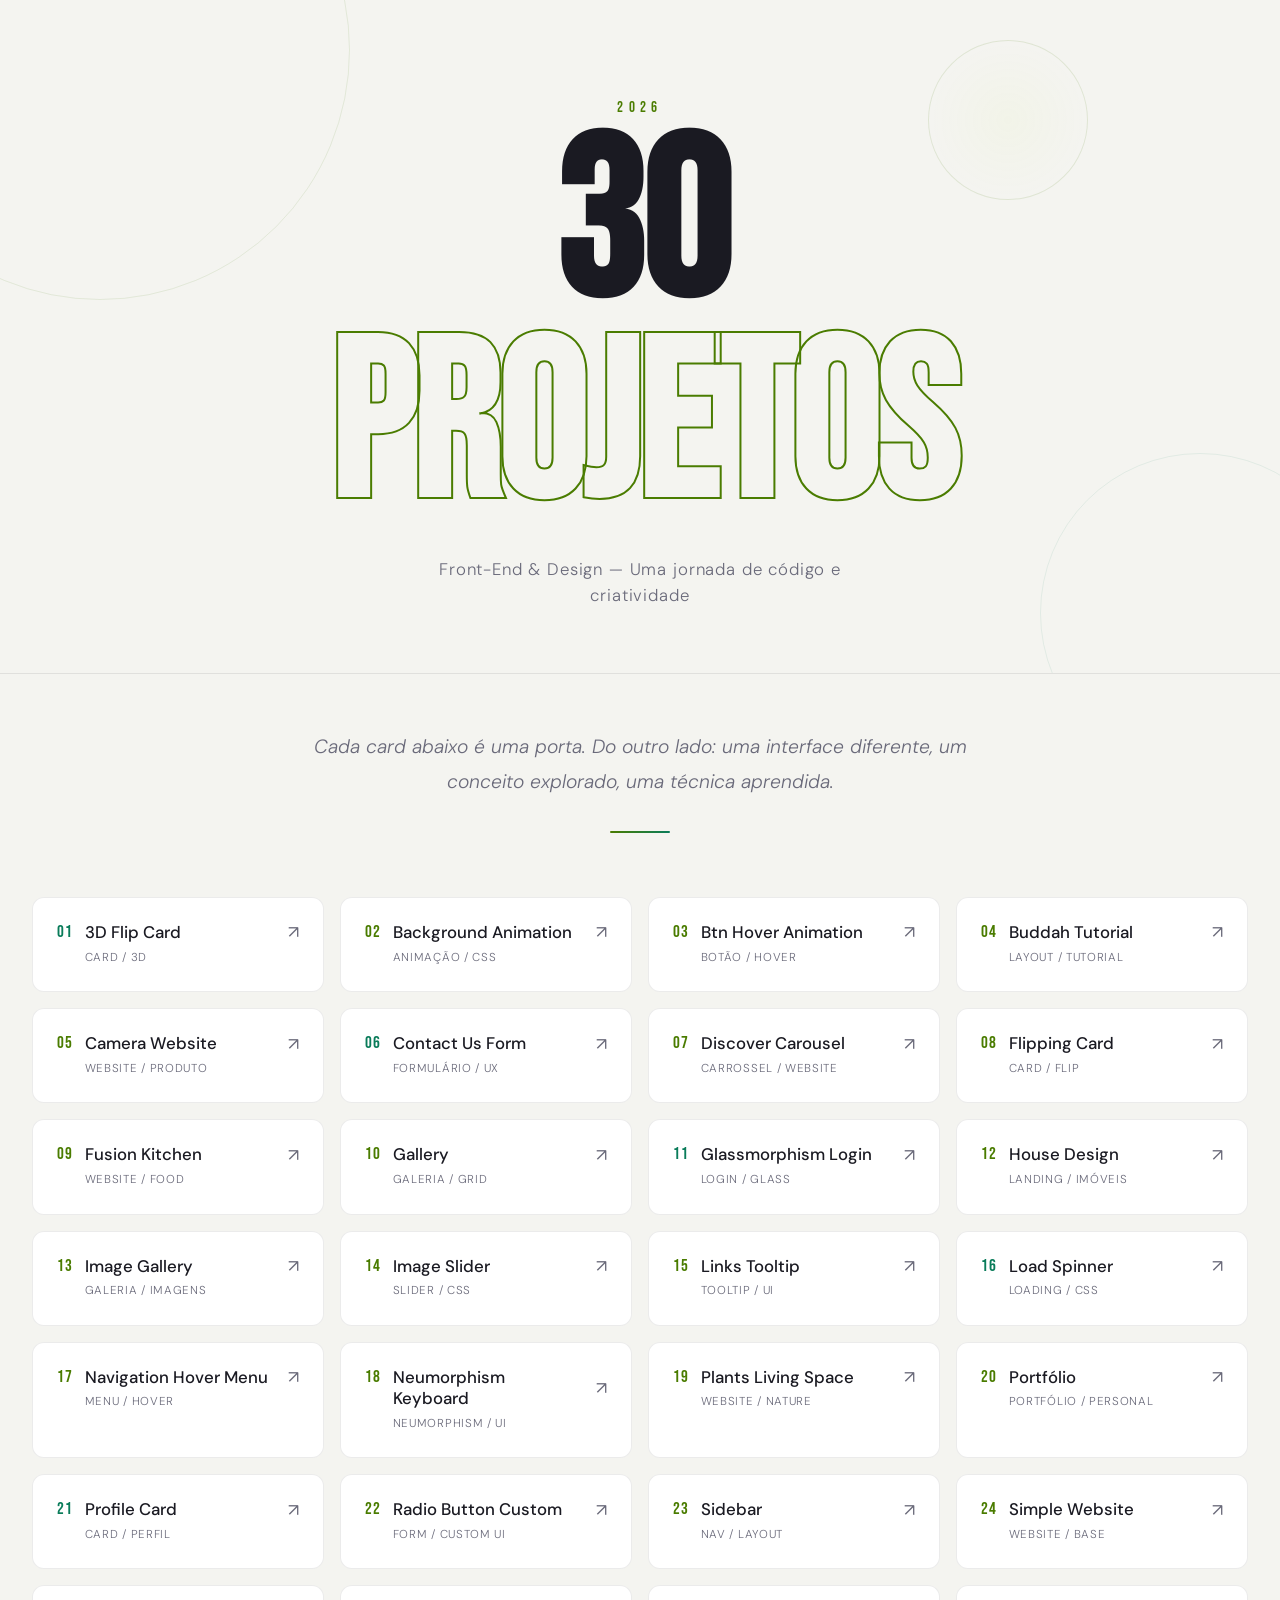
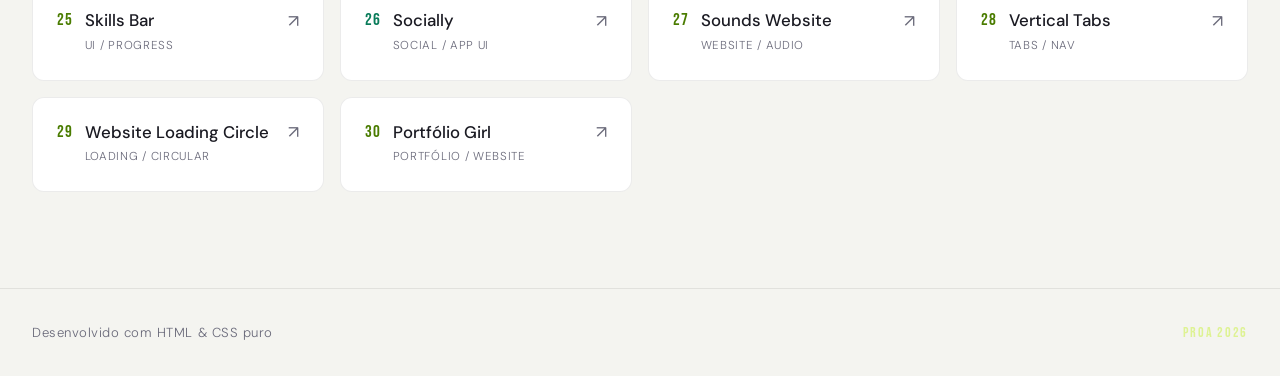
==== index.html @ 60b22f8f "feat: feitos os 30 projetos" ====
<!doctype html>
<html lang="pt-BR">
  <head>
    <meta charset="UTF-8" />
    <meta name="viewport" content="width=device-width, initial-scale=1.0" />
    <meta
      name="description"
      content="Portfólio de 30 projetos front-end desenvolvidos em 2026. Explore animações, interfaces e experimentos de design."
    />
    <title>30 Projetos — Portfólio Front-End 2026</title>
    <link rel="preconnect" href="https://fonts.googleapis.com" />
    <link rel="preconnect" href="https://fonts.gstatic.com" crossorigin />
    <link
      href="https://fonts.googleapis.com/css2?family=Bebas+Neue&family=DM+Sans:ital,opsz,wght@0,9..40,300;0,9..40,400;0,9..40,500;1,9..40,300&display=swap"
      rel="stylesheet"
    />
    <link rel="stylesheet" href="style.css" />
  </head>
  <body>
    <!-- HEADER -->
    <header class="site-header" role="banner">
      <div class="header-inner">
        <p class="header-label" aria-label="Ano de referência">2026</p>
        <h1 class="header-title">
          <span class="title-line">30</span>
          <span class="title-line accent">Projetos</span>
        </h1>
        <p class="header-sub">
          Front-End &amp; Design — Uma jornada de código e criatividade
        </p>
      </div>
      <div class="header-deco" aria-hidden="true">
        <span class="deco-circle deco-1"></span>
        <span class="deco-circle deco-2"></span>
        <span class="deco-circle deco-3"></span>
      </div>
    </header>

    <!-- INTRO -->
    <section class="intro" aria-label="Introdução">
      <p class="intro-text">
        Cada card abaixo é uma porta. Do outro lado: uma interface diferente, um
        conceito explorado, uma técnica aprendida.
      </p>
      <div class="intro-line" aria-hidden="true"></div>
    </section>

    <!-- GRID DE PROJETOS -->
    <main id="main-content" class="projects-section">
      <h2 class="sr-only">Lista de projetos</h2>
      <ol class="projects-grid" aria-label="Projetos">
        <li class="project-card">
          <a
            href="3d-flip-card/index.html"
            class="card-link"
            aria-label="Projeto 1 — 3D Flip Card"
          >
            <span class="card-number" aria-hidden="true">01</span>
            <span class="card-name">3D Flip Card</span>
            <span class="card-tag">Card / 3D</span>
            <span class="card-arrow" aria-hidden="true">↗</span>
          </a>
        </li>

        <li class="project-card">
          <a
            href="background-animation/index.html"
            class="card-link"
            aria-label="Projeto 2 — Background Animation"
          >
            <span class="card-number" aria-hidden="true">02</span>
            <span class="card-name">Background Animation</span>
            <span class="card-tag">Animação / CSS</span>
            <span class="card-arrow" aria-hidden="true">↗</span>
          </a>
        </li>

        <li class="project-card">
          <a
            href="btn-hover-animation/index.html"
            class="card-link"
            aria-label="Projeto 3 — Button Hover Animation"
          >
            <span class="card-number" aria-hidden="true">03</span>
            <span class="card-name">Btn Hover Animation</span>
            <span class="card-tag">Botão / Hover</span>
            <span class="card-arrow" aria-hidden="true">↗</span>
          </a>
        </li>

        <li class="project-card">
          <a
            href="buddah-tutorial/index.html"
            class="card-link"
            aria-label="Projeto 4 — Buddah Tutorial"
          >
            <span class="card-number" aria-hidden="true">04</span>
            <span class="card-name">Buddah Tutorial</span>
            <span class="card-tag">Layout / Tutorial</span>
            <span class="card-arrow" aria-hidden="true">↗</span>
          </a>
        </li>

        <li class="project-card">
          <a
            href="camera-website/index.html"
            class="card-link"
            aria-label="Projeto 5 — Camera Website"
          >
            <span class="card-number" aria-hidden="true">05</span>
            <span class="card-name">Camera Website</span>
            <span class="card-tag">Website / Produto</span>
            <span class="card-arrow" aria-hidden="true">↗</span>
          </a>
        </li>

        <li class="project-card">
          <a
            href="contact-us-form/index.html"
            class="card-link"
            aria-label="Projeto 6 — Contact Us Form"
          >
            <span class="card-number" aria-hidden="true">06</span>
            <span class="card-name">Contact Us Form</span>
            <span class="card-tag">Formulário / UX</span>
            <span class="card-arrow" aria-hidden="true">↗</span>
          </a>
        </li>

        <li class="project-card">
          <a
            href="discover-website-carousel/index.html"
            class="card-link"
            aria-label="Projeto 7 — Discover Website Carousel"
          >
            <span class="card-number" aria-hidden="true">07</span>
            <span class="card-name">Discover Carousel</span>
            <span class="card-tag">Carrossel / Website</span>
            <span class="card-arrow" aria-hidden="true">↗</span>
          </a>
        </li>

        <li class="project-card">
          <a
            href="flipping-card/index.html"
            class="card-link"
            aria-label="Projeto 8 — Flipping Card"
          >
            <span class="card-number" aria-hidden="true">08</span>
            <span class="card-name">Flipping Card</span>
            <span class="card-tag">Card / Flip</span>
            <span class="card-arrow" aria-hidden="true">↗</span>
          </a>
        </li>

        <li class="project-card">
          <a
            href="fusion-kitchen/index.html"
            class="card-link"
            aria-label="Projeto 9 — Fusion Kitchen"
          >
            <span class="card-number" aria-hidden="true">09</span>
            <span class="card-name">Fusion Kitchen</span>
            <span class="card-tag">Website / Food</span>
            <span class="card-arrow" aria-hidden="true">↗</span>
          </a>
        </li>

        <li class="project-card">
          <a
            href="gallery/index.html"
            class="card-link"
            aria-label="Projeto 10 — Gallery"
          >
            <span class="card-number" aria-hidden="true">10</span>
            <span class="card-name">Gallery</span>
            <span class="card-tag">Galeria / Grid</span>
            <span class="card-arrow" aria-hidden="true">↗</span>
          </a>
        </li>

        <li class="project-card">
          <a
            href="glassmorphism-login/index.html"
            class="card-link"
            aria-label="Projeto 11 — Glassmorphism Login"
          >
            <span class="card-number" aria-hidden="true">11</span>
            <span class="card-name">Glassmorphism Login</span>
            <span class="card-tag">Login / Glass</span>
            <span class="card-arrow" aria-hidden="true">↗</span>
          </a>
        </li>

        <li class="project-card">
          <a
            href="house-design-landing-page/index.html"
            class="card-link"
            aria-label="Projeto 12 — House Design Landing Page"
          >
            <span class="card-number" aria-hidden="true">12</span>
            <span class="card-name">House Design</span>
            <span class="card-tag">Landing / Imóveis</span>
            <span class="card-arrow" aria-hidden="true">↗</span>
          </a>
        </li>

        <li class="project-card">
          <a
            href="image-gallery/index.html"
            class="card-link"
            aria-label="Projeto 13 — Image Gallery"
          >
            <span class="card-number" aria-hidden="true">13</span>
            <span class="card-name">Image Gallery</span>
            <span class="card-tag">Galeria / Imagens</span>
            <span class="card-arrow" aria-hidden="true">↗</span>
          </a>
        </li>

        <li class="project-card">
          <a
            href="image-slider/index.html"
            class="card-link"
            aria-label="Projeto 14 — Image Slider"
          >
            <span class="card-number" aria-hidden="true">14</span>
            <span class="card-name">Image Slider</span>
            <span class="card-tag">Slider / CSS</span>
            <span class="card-arrow" aria-hidden="true">↗</span>
          </a>
        </li>

        <li class="project-card">
          <a
            href="links-tooltip/index.html"
            class="card-link"
            aria-label="Projeto 15 — Links Tooltip"
          >
            <span class="card-number" aria-hidden="true">15</span>
            <span class="card-name">Links Tooltip</span>
            <span class="card-tag">Tooltip / UI</span>
            <span class="card-arrow" aria-hidden="true">↗</span>
          </a>
        </li>

        <li class="project-card">
          <a
            href="load-spinner/index.html"
            class="card-link"
            aria-label="Projeto 16 — Load Spinner"
          >
            <span class="card-number" aria-hidden="true">16</span>
            <span class="card-name">Load Spinner</span>
            <span class="card-tag">Loading / CSS</span>
            <span class="card-arrow" aria-hidden="true">↗</span>
          </a>
        </li>

        <li class="project-card">
          <a
            href="navigation-hover-menu/index.html"
            class="card-link"
            aria-label="Projeto 17 — Navigation Hover Menu"
          >
            <span class="card-number" aria-hidden="true">17</span>
            <span class="card-name">Navigation Hover Menu</span>
            <span class="card-tag">Menu / Hover</span>
            <span class="card-arrow" aria-hidden="true">↗</span>
          </a>
        </li>

        <li class="project-card">
          <a
            href="neumorhpism-keyboard-design/index.html"
            class="card-link"
            aria-label="Projeto 18 — Neumorphism Keyboard Design"
          >
            <span class="card-number" aria-hidden="true">18</span>
            <span class="card-name">Neumorphism Keyboard</span>
            <span class="card-tag">Neumorphism / UI</span>
            <span class="card-arrow" aria-hidden="true">↗</span>
          </a>
        </li>

        <li class="project-card">
          <a
            href="plants-living-space/index.html"
            class="card-link"
            aria-label="Projeto 19 — Plants Living Space"
          >
            <span class="card-number" aria-hidden="true">19</span>
            <span class="card-name">Plants Living Space</span>
            <span class="card-tag">Website / Nature</span>
            <span class="card-arrow" aria-hidden="true">↗</span>
          </a>
        </li>

        <li class="project-card">
          <a
            href="portifolio/index.html"
            class="card-link"
            aria-label="Projeto 20 — Portfólio"
          >
            <span class="card-number" aria-hidden="true">20</span>
            <span class="card-name">Portfólio</span>
            <span class="card-tag">Portfólio / Personal</span>
            <span class="card-arrow" aria-hidden="true">↗</span>
          </a>
        </li>

        <li class="project-card">
          <a
            href="profile-card/index.html"
            class="card-link"
            aria-label="Projeto 21 — Profile Card"
          >
            <span class="card-number" aria-hidden="true">21</span>
            <span class="card-name">Profile Card</span>
            <span class="card-tag">Card / Perfil</span>
            <span class="card-arrow" aria-hidden="true">↗</span>
          </a>
        </li>

        <li class="project-card">
          <a
            href="radio-button-custom/index.html"
            class="card-link"
            aria-label="Projeto 22 — Radio Button Custom"
          >
            <span class="card-number" aria-hidden="true">22</span>
            <span class="card-name">Radio Button Custom</span>
            <span class="card-tag">Form / Custom UI</span>
            <span class="card-arrow" aria-hidden="true">↗</span>
          </a>
        </li>

        <li class="project-card">
          <a
            href="sidebar/index.html"
            class="card-link"
            aria-label="Projeto 23 — Sidebar"
          >
            <span class="card-number" aria-hidden="true">23</span>
            <span class="card-name">Sidebar</span>
            <span class="card-tag">Nav / Layout</span>
            <span class="card-arrow" aria-hidden="true">↗</span>
          </a>
        </li>

        <li class="project-card">
          <a
            href="simple-website/index.html"
            class="card-link"
            aria-label="Projeto 24 — Simple Website"
          >
            <span class="card-number" aria-hidden="true">24</span>
            <span class="card-name">Simple Website</span>
            <span class="card-tag">Website / Base</span>
            <span class="card-arrow" aria-hidden="true">↗</span>
          </a>
        </li>

        <li class="project-card">
          <a
            href="skills-bar/index.html"
            class="card-link"
            aria-label="Projeto 25 — Skills Bar"
          >
            <span class="card-number" aria-hidden="true">25</span>
            <span class="card-name">Skills Bar</span>
            <span class="card-tag">UI / Progress</span>
            <span class="card-arrow" aria-hidden="true">↗</span>
          </a>
        </li>

        <li class="project-card">
          <a
            href="socially/index.html"
            class="card-link"
            aria-label="Projeto 26 — Socially"
          >
            <span class="card-number" aria-hidden="true">26</span>
            <span class="card-name">Socially</span>
            <span class="card-tag">Social / App UI</span>
            <span class="card-arrow" aria-hidden="true">↗</span>
          </a>
        </li>

        <li class="project-card">
          <a
            href="sounds-website/index.html"
            class="card-link"
            aria-label="Projeto 27 — Sounds Website"
          >
            <span class="card-number" aria-hidden="true">27</span>
            <span class="card-name">Sounds Website</span>
            <span class="card-tag">Website / Audio</span>
            <span class="card-arrow" aria-hidden="true">↗</span>
          </a>
        </li>

        <li class="project-card">
          <a
            href="vertical-tabs/index.html"
            class="card-link"
            aria-label="Projeto 28 — Vertical Tabs"
          >
            <span class="card-number" aria-hidden="true">28</span>
            <span class="card-name">Vertical Tabs</span>
            <span class="card-tag">Tabs / Nav</span>
            <span class="card-arrow" aria-hidden="true">↗</span>
          </a>
        </li>

        <li class="project-card">
          <a
            href="website-loading-circle/index.html"
            class="card-link"
            aria-label="Projeto 29 — Website Loading Circle"
          >
            <span class="card-number" aria-hidden="true">29</span>
            <span class="card-name">Website Loading Circle</span>
            <span class="card-tag">Loading / Circular</span>
            <span class="card-arrow" aria-hidden="true">↗</span>
          </a>
        </li>

        <li class="project-card">
          <a
            href="website-portifolio-girl/index.html"
            class="card-link"
            aria-label="Projeto 30 — Website Portfólio Girl"
          >
            <span class="card-number" aria-hidden="true">30</span>
            <span class="card-name">Portfólio Girl</span>
            <span class="card-tag">Portfólio / Website</span>
            <span class="card-arrow" aria-hidden="true">↗</span>
          </a>
        </li>
      </ol>
    </main>

    <!-- FOOTER -->
    <footer class="site-footer" role="contentinfo">
      <div class="footer-inner">
        <p class="footer-credit">Desenvolvido com HTML &amp; CSS puro</p>
        <p class="footer-year">PROA 2026</p>
      </div>
    </footer>
  </body>
</html>
---- style.css ----
/* =============================================
   TOKENS & RESET
   ============================================= */
:root {
  --bg: #0b0b0f;
  --bg-card: #111118;
  --bg-card-h: #17171f;
  --border: rgba(255, 255, 255, 0.07);
  --border-h: rgba(255, 255, 255, 0.18);
  --accent: #c8f135;
  --accent-2: #6ef0c4;
  --text: #e8e8f0;
  --text-muted: #7a7a90;
  --font-display: "Bebas Neue", sans-serif;
  --font-body: "DM Sans", sans-serif;
  --radius: 12px;
  --transition: 0.3s cubic-bezier(0.25, 0.46, 0.45, 0.94);
}

*,
*::before,
*::after {
  box-sizing: border-box;
  margin: 0;
  padding: 0;
}

html {
  scroll-behavior: smooth;
}

body {
  background-color: var(--bg);
  color: var(--text);
  font-family: var(--font-body);
  font-size: 1rem;
  line-height: 1.6;
  min-height: 100vh;
  overflow-x: hidden;
}

/* Utilitário de acessibilidade */
.sr-only {
  position: absolute;
  width: 1px;
  height: 1px;
  padding: 0;
  margin: -1px;
  overflow: hidden;
  clip: rect(0, 0, 0, 0);
  white-space: nowrap;
  border: 0;
}

/* =============================================
   SKIP LINK (acessibilidade)
   ============================================= */
a[href="#main-content"] {
  position: absolute;
  top: -100%;
  left: 1rem;
  background: var(--accent);
  color: #000;
  padding: 0.5rem 1rem;
  border-radius: var(--radius);
  font-weight: 500;
  z-index: 9999;
  transition: top 0.2s;
  text-decoration: none;
}
a[href="#main-content"]:focus {
  top: 1rem;
}

/* =============================================
   HEADER
   ============================================= */
.site-header {
  position: relative;
  padding: 6rem 2rem 4rem;
  text-align: center;
  overflow: hidden;
  border-bottom: 1px solid var(--border);
}

.header-inner {
  position: relative;
  z-index: 2;
}

.header-label {
  font-family: var(--font-display);
  font-size: 0.95rem;
  letter-spacing: 0.35em;
  color: var(--accent);
  margin-bottom: 0.5rem;
  text-transform: uppercase;
}

.header-title {
  display: flex;
  flex-direction: column;
  align-items: center;
  font-family: var(--font-display);
  font-size: clamp(5rem, 18vw, 14rem);
  line-height: 0.9;
  letter-spacing: -0.02em;
  color: var(--text);
  margin-bottom: 1.5rem;
}

.title-line.accent {
  color: var(--accent);
  -webkit-text-stroke: 2px var(--accent);
  color: transparent;
}

.header-sub {
  font-size: clamp(0.85rem, 2vw, 1.05rem);
  font-weight: 300;
  color: var(--text-muted);
  letter-spacing: 0.05em;
  max-width: 480px;
  margin: 0 auto;
}

/* Decorative circles */
.header-deco {
  position: absolute;
  inset: 0;
  z-index: 1;
  pointer-events: none;
}

.deco-circle {
  position: absolute;
  border-radius: 50%;
  border: 1px solid var(--border);
}

.deco-1 {
  width: 500px;
  height: 500px;
  top: -200px;
  left: -150px;
  border-color: rgba(200, 241, 53, 0.08);
}

.deco-2 {
  width: 320px;
  height: 320px;
  bottom: -100px;
  right: -80px;
  border-color: rgba(110, 240, 196, 0.07);
}

.deco-3 {
  width: 160px;
  height: 160px;
  top: 40px;
  right: 15%;
  border-color: rgba(200, 241, 53, 0.1);
  background: radial-gradient(
    circle,
    rgba(200, 241, 53, 0.04),
    transparent 70%
  );
}

/* =============================================
   INTRO
   ============================================= */
.intro {
  max-width: 760px;
  margin: 0 auto;
  padding: 3.5rem 2rem 2rem;
  text-align: center;
}

.intro-text {
  font-size: clamp(1rem, 2.2vw, 1.2rem);
  font-weight: 300;
  font-style: italic;
  color: var(--text-muted);
  line-height: 1.8;
}

.intro-line {
  width: 60px;
  height: 2px;
  background: linear-gradient(90deg, var(--accent), var(--accent-2));
  margin: 2rem auto 0;
  border-radius: 2px;
}

/* =============================================
   PROJECTS GRID
   ============================================= */
.projects-section {
  max-width: 1300px;
  margin: 0 auto;
  padding: 2rem 2rem 6rem;
}

.projects-grid {
  display: grid;
  grid-template-columns: repeat(auto-fill, minmax(280px, 1fr));
  gap: 1rem;
  list-style: none;
  counter-reset: none;
}

/* =============================================
   PROJECT CARD
   ============================================= */
.project-card {
  border-radius: var(--radius);
  background: var(--bg-card);
  border: 1px solid var(--border);
  transition:
    border-color var(--transition),
    background var(--transition),
    transform var(--transition),
    box-shadow var(--transition);
  position: relative;
  overflow: hidden;
}

.project-card::before {
  content: "";
  position: absolute;
  inset: 0;
  background: linear-gradient(
    135deg,
    rgba(200, 241, 53, 0.03),
    transparent 60%
  );
  opacity: 0;
  transition: opacity var(--transition);
  pointer-events: none;
  border-radius: var(--radius);
}

.project-card:hover {
  background: var(--bg-card-h);
  border-color: var(--border-h);
  transform: translateY(-3px);
  box-shadow:
    0 12px 40px rgba(0, 0, 0, 0.4),
    0 0 0 1px rgba(200, 241, 53, 0.1);
}

.project-card:hover::before {
  opacity: 1;
}

/* Card link */
.card-link {
  display: grid;
  grid-template-columns: auto 1fr auto;
  grid-template-rows: auto auto;
  align-items: start;
  column-gap: 0.75rem;
  row-gap: 0.3rem;
  padding: 1.5rem;
  text-decoration: none;
  color: inherit;
  border-radius: var(--radius);
  outline-offset: 3px;
}

.card-link:focus-visible {
  outline: 2px solid var(--accent);
  outline-offset: 4px;
}

/* Number */
.card-number {
  font-family: var(--font-display);
  font-size: 1.05rem;
  letter-spacing: 0.05em;
  color: var(--accent);
  grid-row: 1;
  grid-column: 1;
  line-height: 1.2;
  transition: color var(--transition);
}

/* Name */
.card-name {
  font-size: 1.05rem;
  font-weight: 500;
  color: var(--text);
  grid-row: 1;
  grid-column: 2;
  line-height: 1.3;
  transition: color var(--transition);
}

.project-card:hover .card-name {
  color: #fff;
}

/* Tag */
.card-tag {
  font-size: 0.72rem;
  font-weight: 300;
  letter-spacing: 0.06em;
  color: var(--text-muted);
  text-transform: uppercase;
  grid-row: 2;
  grid-column: 2;
  transition: color var(--transition);
}

.project-card:hover .card-tag {
  color: var(--accent-2);
}

/* Arrow */
.card-arrow {
  font-size: 1.1rem;
  color: var(--text-muted);
  grid-row: 1;
  grid-column: 3;
  align-self: center;
  transition:
    color var(--transition),
    transform var(--transition);
  line-height: 1;
}

.project-card:hover .card-arrow {
  color: var(--accent);
  transform: translate(2px, -2px);
}

/* Highlight destaque visual a cada 5 cards */
.project-card:nth-child(5n + 1) .card-number {
  color: var(--accent-2);
}
.project-card:nth-child(5n + 1):hover .card-arrow {
  color: var(--accent-2);
}

/* =============================================
   FOOTER
   ============================================= */
.site-footer {
  border-top: 1px solid var(--border);
  padding: 2rem;
}

.footer-inner {
  max-width: 1300px;
  margin: 0 auto;
  display: flex;
  justify-content: space-between;
  align-items: center;
  flex-wrap: wrap;
  gap: 0.5rem;
}

.footer-credit,
.footer-year {
  font-size: 0.82rem;
  color: var(--text-muted);
  font-weight: 300;
  letter-spacing: 0.04em;
}

.footer-year {
  font-family: var(--font-display);
  font-size: 0.9rem;
  letter-spacing: 0.12em;
  color: rgba(200, 241, 53, 0.5);
}

/* =============================================
   ANIMAÇÕES DE ENTRADA (CSS puro)
   ============================================= */
@keyframes fadeUp {
  from {
    opacity: 0;
    transform: translateY(20px);
  }
  to {
    opacity: 1;
    transform: translateY(0);
  }
}

.site-header {
  animation: fadeUp 0.7s ease both;
}

.intro {
  animation: fadeUp 0.7s 0.15s ease both;
}

.projects-grid {
  animation: fadeUp 0.7s 0.3s ease both;
}

/* =============================================
   RESPONSIVIDADE
   ============================================= */
@media (max-width: 600px) {
  .site-header {
    padding: 4rem 1.25rem 3rem;
  }

  .projects-section {
    padding: 1.5rem 1.25rem 4rem;
  }

  .projects-grid {
    grid-template-columns: 1fr;
    gap: 0.75rem;
  }

  .footer-inner {
    flex-direction: column;
    text-align: center;
  }
}

@media (min-width: 601px) and (max-width: 900px) {
  .projects-grid {
    grid-template-columns: repeat(2, 1fr);
  }
}

@media (min-width: 1200px) {
  .projects-grid {
    grid-template-columns: repeat(4, 1fr);
  }
}

/* =============================================
   PREFERÊNCIA: MOVIMENTO REDUZIDO
   ============================================= */
@media (prefers-reduced-motion: reduce) {
  *,
  *::before,
  *::after {
    animation-duration: 0.01ms !important;
    transition-duration: 0.01ms !important;
  }
}

/* =============================================
   MODO CLARO (acessibilidade)
   ============================================= */
@media (prefers-color-scheme: light) {
  :root {
    --bg: #f4f4f0;
    --bg-card: #ffffff;
    --bg-card-h: #f0f0ec;
    --border: rgba(0, 0, 0, 0.08);
    --border-h: rgba(0, 0, 0, 0.2);
    --text: #1a1a22;
    --text-muted: #6a6a7a;
    --accent: #4a7c00;
    --accent-2: #0a7c5a;
  }

  .title-line.accent {
    -webkit-text-stroke: 2px var(--accent);
    color: transparent;
  }

  .deco-1 {
    border-color: rgba(74, 124, 0, 0.1);
  }
  .deco-2 {
    border-color: rgba(10, 124, 90, 0.08);
  }
  .deco-3 {
    border-color: rgba(74, 124, 0, 0.12);
  }
}
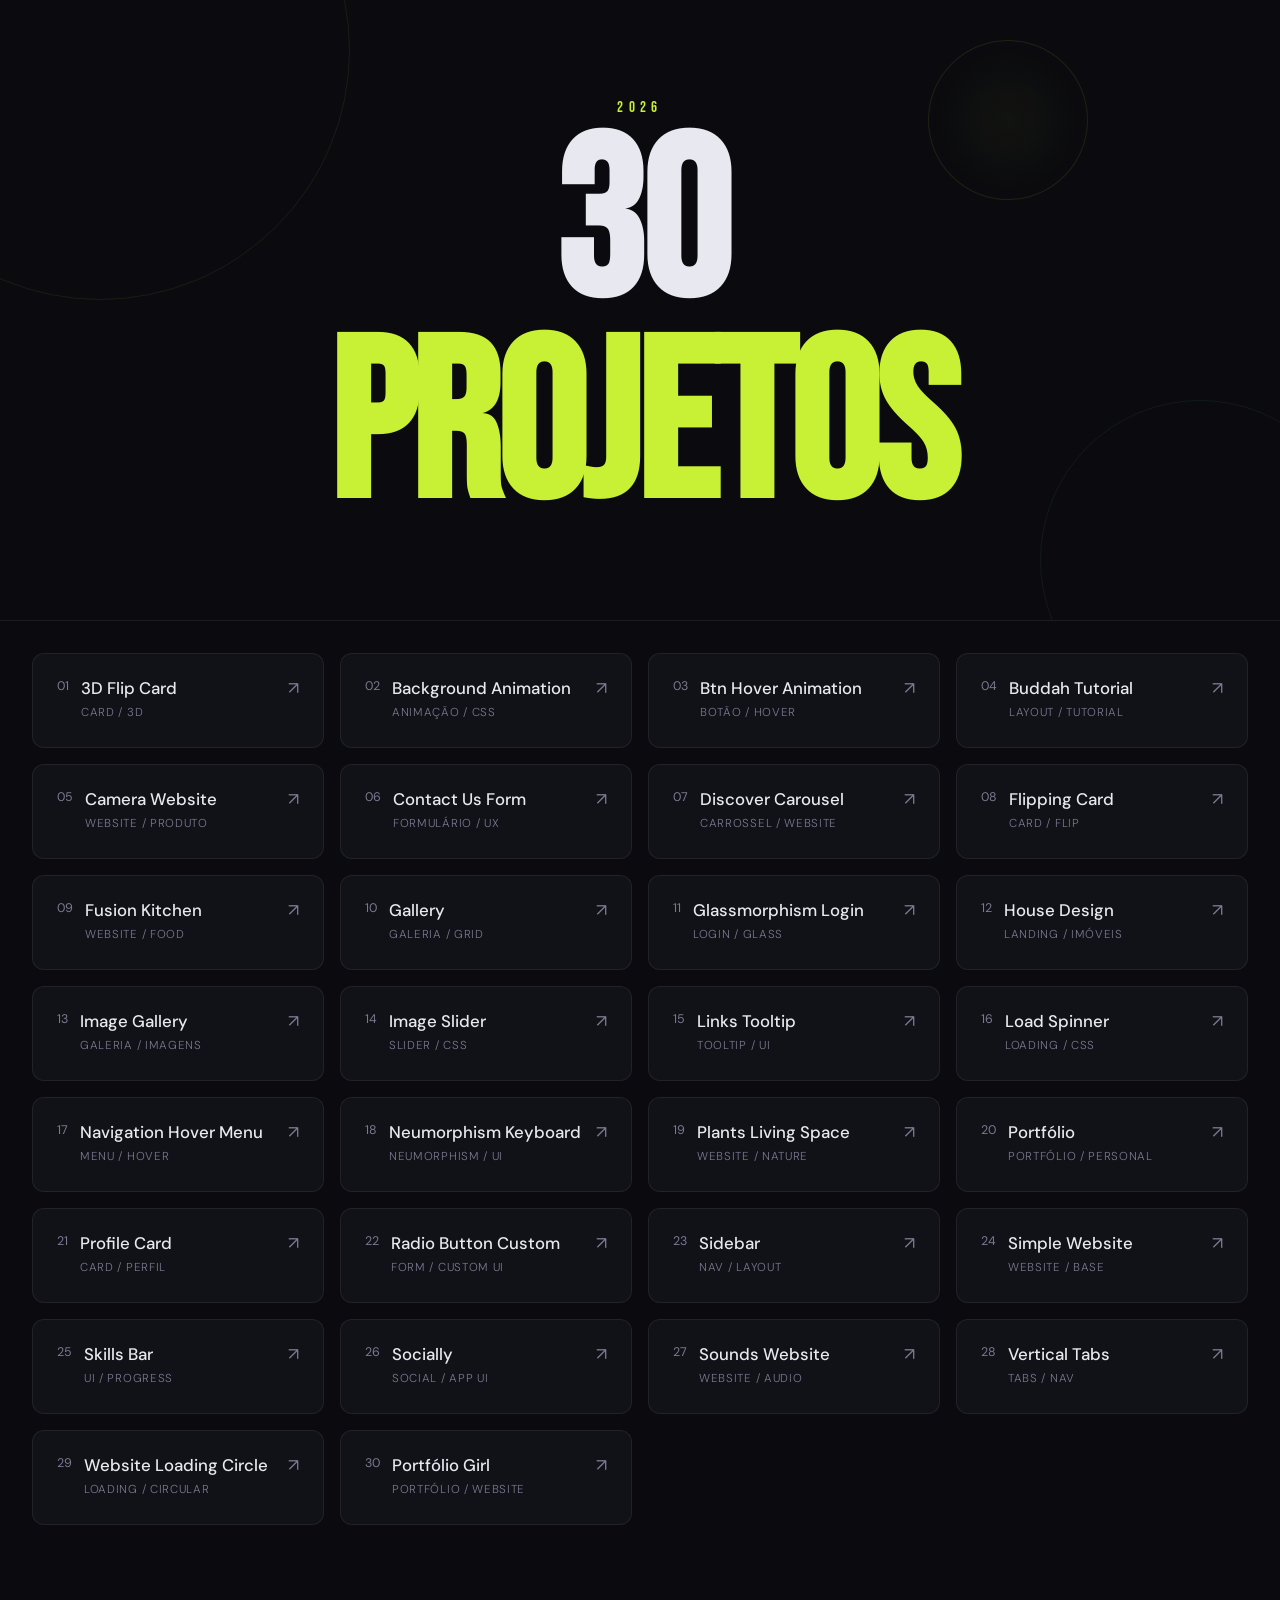
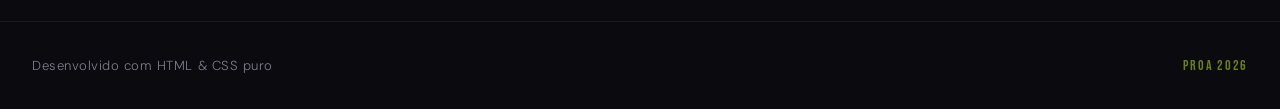
==== commit 59d38a07: "feat: landing page feita" ====
--- a/index.html
+++ b/index.html
@@ -25,9 +25,6 @@
           <span class="title-line">30</span>
           <span class="title-line accent">Projetos</span>
         </h1>
-        <p class="header-sub">
-          Front-End &amp; Design — Uma jornada de código e criatividade
-        </p>
       </div>
       <div class="header-deco" aria-hidden="true">
         <span class="deco-circle deco-1"></span>
@@ -35,15 +32,6 @@
         <span class="deco-circle deco-3"></span>
       </div>
     </header>
-
-    <!-- INTRO -->
-    <section class="intro" aria-label="Introdução">
-      <p class="intro-text">
-        Cada card abaixo é uma porta. Do outro lado: uma interface diferente, um
-        conceito explorado, uma técnica aprendida.
-      </p>
-      <div class="intro-line" aria-hidden="true"></div>
-    </section>
 
     <!-- GRID DE PROJETOS -->
     <main id="main-content" class="projects-section">
--- a/style.css
+++ b/style.css
@@ -39,7 +39,6 @@
   overflow-x: hidden;
 }
 
-/* Utilitário de acessibilidade */
 .sr-only {
   position: absolute;
   width: 1px;
@@ -53,26 +52,6 @@
 }
 
 /* =============================================
-   SKIP LINK (acessibilidade)
-   ============================================= */
-a[href="#main-content"] {
-  position: absolute;
-  top: -100%;
-  left: 1rem;
-  background: var(--accent);
-  color: #000;
-  padding: 0.5rem 1rem;
-  border-radius: var(--radius);
-  font-weight: 500;
-  z-index: 9999;
-  transition: top 0.2s;
-  text-decoration: none;
-}
-a[href="#main-content"]:focus {
-  top: 1rem;
-}
-
-/* =============================================
    HEADER
    ============================================= */
 .site-header {
@@ -109,19 +88,9 @@
   margin-bottom: 1.5rem;
 }
 
+/* título pintado — sem borda, cor sólida */
 .title-line.accent {
   color: var(--accent);
-  -webkit-text-stroke: 2px var(--accent);
-  color: transparent;
-}
-
-.header-sub {
-  font-size: clamp(0.85rem, 2vw, 1.05rem);
-  font-weight: 300;
-  color: var(--text-muted);
-  letter-spacing: 0.05em;
-  max-width: 480px;
-  margin: 0 auto;
 }
 
 /* Decorative circles */
@@ -168,32 +137,6 @@
 }
 
 /* =============================================
-   INTRO
-   ============================================= */
-.intro {
-  max-width: 760px;
-  margin: 0 auto;
-  padding: 3.5rem 2rem 2rem;
-  text-align: center;
-}
-
-.intro-text {
-  font-size: clamp(1rem, 2.2vw, 1.2rem);
-  font-weight: 300;
-  font-style: italic;
-  color: var(--text-muted);
-  line-height: 1.8;
-}
-
-.intro-line {
-  width: 60px;
-  height: 2px;
-  background: linear-gradient(90deg, var(--accent), var(--accent-2));
-  margin: 2rem auto 0;
-  border-radius: 2px;
-}
-
-/* =============================================
    PROJECTS GRID
    ============================================= */
 .projects-section {
@@ -207,7 +150,6 @@
   grid-template-columns: repeat(auto-fill, minmax(280px, 1fr));
   gap: 1rem;
   list-style: none;
-  counter-reset: none;
 }
 
 /* =============================================
@@ -226,21 +168,6 @@
   overflow: hidden;
 }
 
-.project-card::before {
-  content: "";
-  position: absolute;
-  inset: 0;
-  background: linear-gradient(
-    135deg,
-    rgba(200, 241, 53, 0.03),
-    transparent 60%
-  );
-  opacity: 0;
-  transition: opacity var(--transition);
-  pointer-events: none;
-  border-radius: var(--radius);
-}
-
 .project-card:hover {
   background: var(--bg-card-h);
   border-color: var(--border-h);
@@ -250,11 +177,6 @@
     0 0 0 1px rgba(200, 241, 53, 0.1);
 }
 
-.project-card:hover::before {
-  opacity: 1;
-}
-
-/* Card link */
 .card-link {
   display: grid;
   grid-template-columns: auto 1fr auto;
@@ -274,19 +196,17 @@
   outline-offset: 4px;
 }
 
-/* Number */
+/* Número — fonte menor e opacidade reduzida, sem Bebas Neue */
 .card-number {
-  font-family: var(--font-display);
-  font-size: 1.05rem;
-  letter-spacing: 0.05em;
-  color: var(--accent);
+  font-family: var(--font-body);
+  font-size: 0.78rem;
+  font-weight: 400;
+  color: var(--text-muted);
   grid-row: 1;
   grid-column: 1;
-  line-height: 1.2;
-  transition: color var(--transition);
-}
-
-/* Name */
+  line-height: 1.4;
+}
+
 .card-name {
   font-size: 1.05rem;
   font-weight: 500;
@@ -301,7 +221,6 @@
   color: #fff;
 }
 
-/* Tag */
 .card-tag {
   font-size: 0.72rem;
   font-weight: 300;
@@ -317,7 +236,6 @@
   color: var(--accent-2);
 }
 
-/* Arrow */
 .card-arrow {
   font-size: 1.1rem;
   color: var(--text-muted);
@@ -335,14 +253,6 @@
   transform: translate(2px, -2px);
 }
 
-/* Highlight destaque visual a cada 5 cards */
-.project-card:nth-child(5n + 1) .card-number {
-  color: var(--accent-2);
-}
-.project-card:nth-child(5n + 1):hover .card-arrow {
-  color: var(--accent-2);
-}
-
 /* =============================================
    FOOTER
    ============================================= */
@@ -377,7 +287,7 @@
 }
 
 /* =============================================
-   ANIMAÇÕES DE ENTRADA (CSS puro)
+   ANIMAÇÕES DE ENTRADA
    ============================================= */
 @keyframes fadeUp {
   from {
@@ -393,13 +303,8 @@
 .site-header {
   animation: fadeUp 0.7s ease both;
 }
-
-.intro {
-  animation: fadeUp 0.7s 0.15s ease both;
-}
-
 .projects-grid {
-  animation: fadeUp 0.7s 0.3s ease both;
+  animation: fadeUp 0.7s 0.2s ease both;
 }
 
 /* =============================================
@@ -409,16 +314,13 @@
   .site-header {
     padding: 4rem 1.25rem 3rem;
   }
-
   .projects-section {
     padding: 1.5rem 1.25rem 4rem;
   }
-
   .projects-grid {
     grid-template-columns: 1fr;
     gap: 0.75rem;
   }
-
   .footer-inner {
     flex-direction: column;
     text-align: center;
@@ -437,9 +339,6 @@
   }
 }
 
-/* =============================================
-   PREFERÊNCIA: MOVIMENTO REDUZIDO
-   ============================================= */
 @media (prefers-reduced-motion: reduce) {
   *,
   *::before,
@@ -448,35 +347,3 @@
     transition-duration: 0.01ms !important;
   }
 }
-
-/* =============================================
-   MODO CLARO (acessibilidade)
-   ============================================= */
-@media (prefers-color-scheme: light) {
-  :root {
-    --bg: #f4f4f0;
-    --bg-card: #ffffff;
-    --bg-card-h: #f0f0ec;
-    --border: rgba(0, 0, 0, 0.08);
-    --border-h: rgba(0, 0, 0, 0.2);
-    --text: #1a1a22;
-    --text-muted: #6a6a7a;
-    --accent: #4a7c00;
-    --accent-2: #0a7c5a;
-  }
-
-  .title-line.accent {
-    -webkit-text-stroke: 2px var(--accent);
-    color: transparent;
-  }
-
-  .deco-1 {
-    border-color: rgba(74, 124, 0, 0.1);
-  }
-  .deco-2 {
-    border-color: rgba(10, 124, 90, 0.08);
-  }
-  .deco-3 {
-    border-color: rgba(74, 124, 0, 0.12);
-  }
-}
